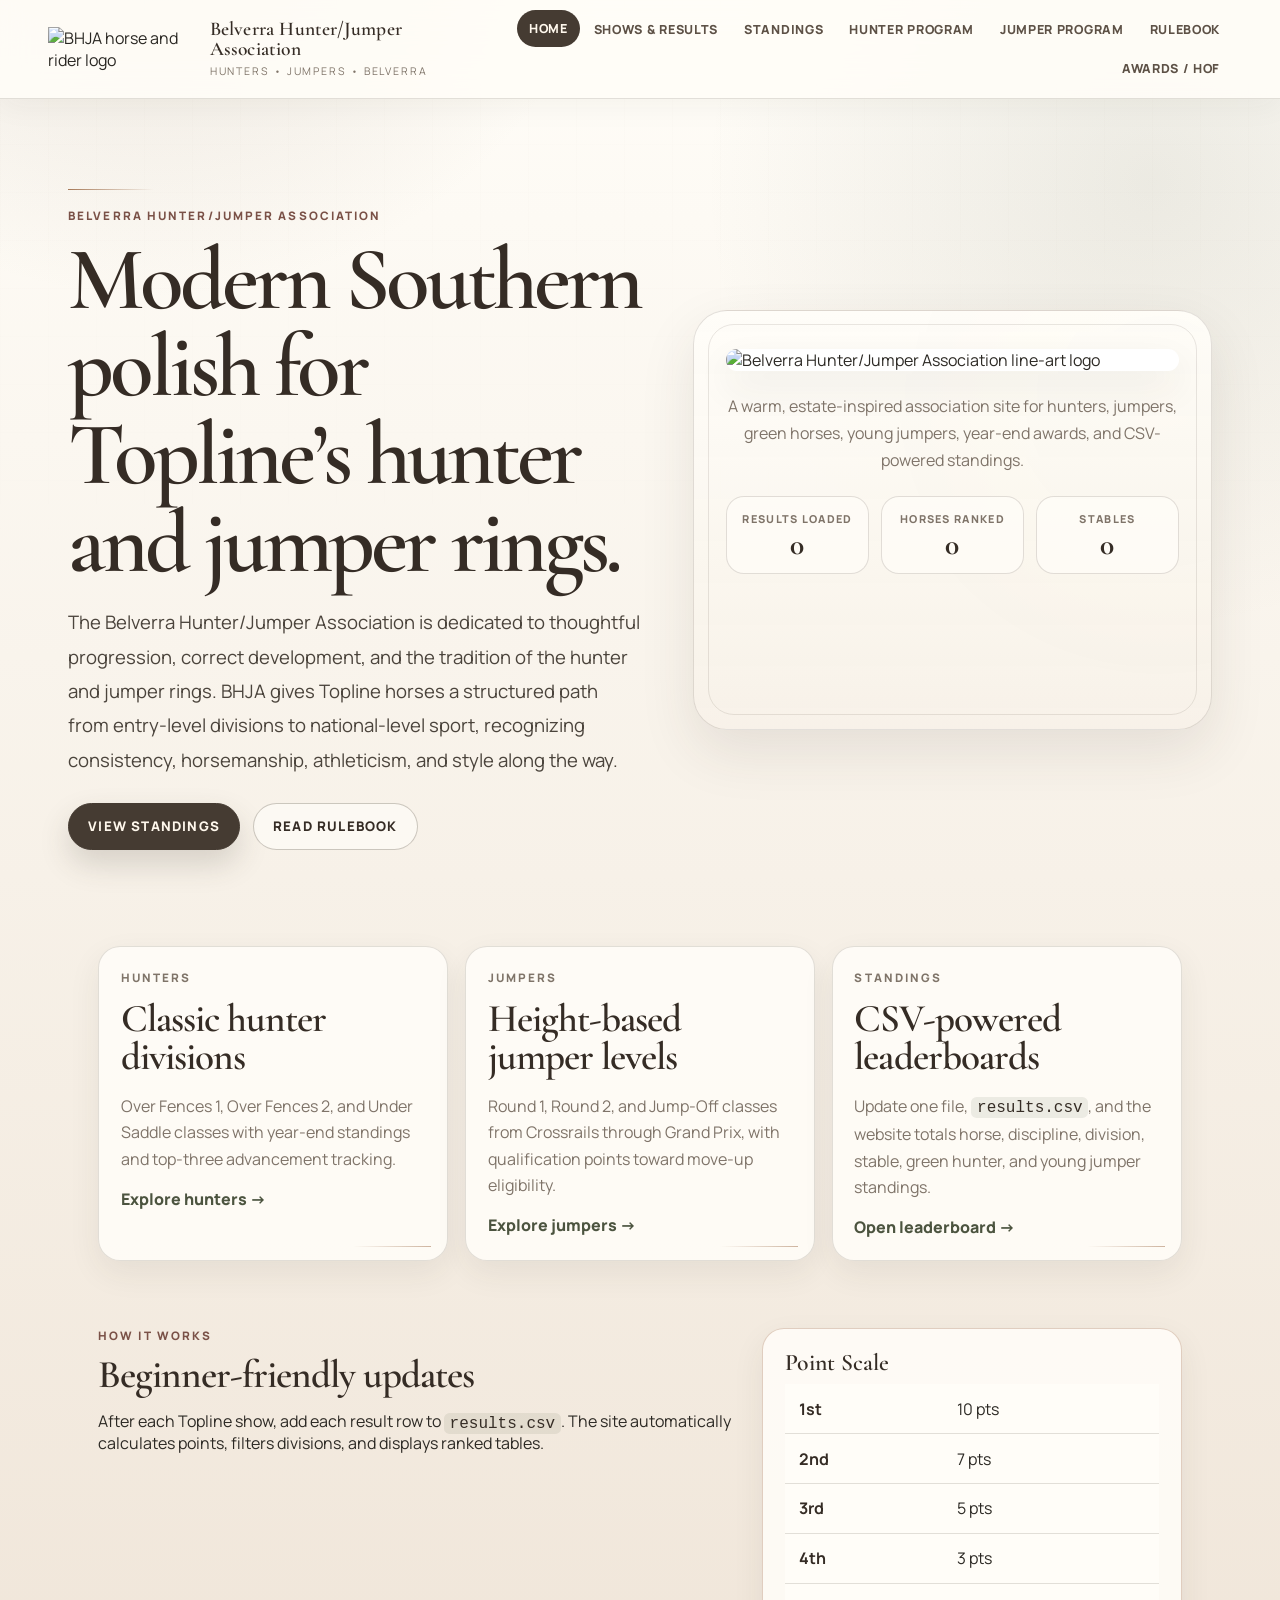
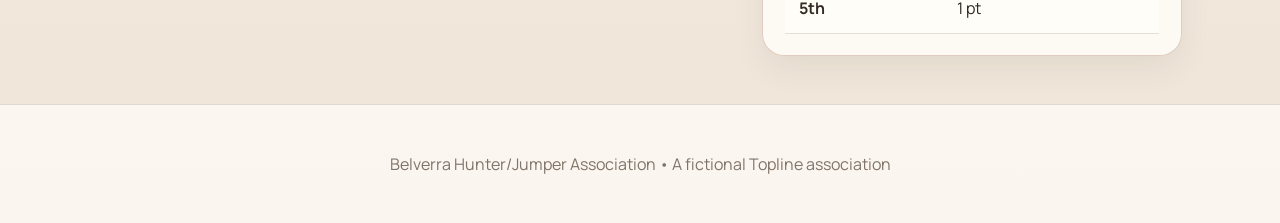
==== index.html @ 945f9cd8 "Add files via upload" ====
<!doctype html>
<html lang="en">
<head>
  <meta charset="utf-8" />
  <meta name="viewport" content="width=device-width, initial-scale=1" />
  <title>Belverra Hunter/Jumper Association</title>
  <meta name="description" content="The Belverra Hunter/Jumper Association is a Topline association dedicated to thoughtful progression, correct development, and the tradition of the hunter and jumper rings." />
  <link rel="stylesheet" href="style.css" />
</head>
<body>
  <header class="site-header">
    <a class="brand" href="index.html" aria-label="Belverra Hunter/Jumper Association home">
      <img class="brand-logo" src="assets/bhja-logo-transparent.png" alt="BHJA horse and rider logo" />
      <span class="brand-text">
        <strong>Belverra Hunter/Jumper Association</strong>
        <em>Hunters • Jumpers • Belverra</em>
      </span>
    </a>
    <button class="menu-toggle" data-menu-toggle aria-label="Open navigation">☰</button>
    <nav class="site-nav" data-nav>
      <a href="index.html" class="active">Home</a>
      <a href="shows.html">Shows & Results</a>
      <a href="standings.html">Standings</a>
      <a href="hunters.html">Hunter Program</a>
      <a href="jumpers.html">Jumper Program</a>
      <a href="rulebook.html">Rulebook</a>
      <a href="awards.html">Awards / HOF</a>
    </nav>
  </header>

  <main>
    <section class="hero">
      <div class="hero-copy">
        <p class="eyebrow">Belverra Hunter/Jumper Association</p>
        <h1>Modern Southern polish for Topline’s hunter and jumper rings.</h1>
        <p class="hero-text">The Belverra Hunter/Jumper Association is dedicated to thoughtful progression, correct development, and the tradition of the hunter and jumper rings. BHJA gives Topline horses a structured path from entry-level divisions to national-level sport, recognizing consistency, horsemanship, athleticism, and style along the way.</p>
        <div class="hero-actions">
          <a class="button primary" href="standings.html">View Standings</a>
          <a class="button secondary" href="rulebook.html">Read Rulebook</a>
        </div>
      </div>
      <aside class="hero-card logo-card" aria-label="BHJA season summary">
        <img class="hero-logo" src="assets/bhja-logo-web.png" alt="Belverra Hunter/Jumper Association line-art logo" />
        <p class="logo-card-copy">A warm, estate-inspired association site for hunters, jumpers, green horses, young jumpers, year-end awards, and CSV-powered standings.</p>
        <dl class="season-stats" data-home-stats>
          <div><dt>Results Loaded</dt><dd>—</dd></div>
          <div><dt>Horses Ranked</dt><dd>—</dd></div>
          <div><dt>Stables</dt><dd>—</dd></div>
        </dl>
      </aside>
    </section>

    <section class="section-wrap grid three">
      <article class="card">
        <p class="card-kicker">Hunters</p>
        <h2>Classic hunter divisions</h2>
        <p>Over Fences 1, Over Fences 2, and Under Saddle classes with year-end standings and top-three advancement tracking.</p>
        <a href="hunters.html">Explore hunters →</a>
      </article>
      <article class="card">
        <p class="card-kicker">Jumpers</p>
        <h2>Height-based jumper levels</h2>
        <p>Round 1, Round 2, and Jump-Off classes from Crossrails through Grand Prix, with qualification points toward move-up eligibility.</p>
        <a href="jumpers.html">Explore jumpers →</a>
      </article>
      <article class="card">
        <p class="card-kicker">Standings</p>
        <h2>CSV-powered leaderboards</h2>
        <p>Update one file, <code>results.csv</code>, and the website totals horse, discipline, division, stable, green hunter, and young jumper standings.</p>
        <a href="standings.html">Open leaderboard →</a>
      </article>
    </section>

    <section class="section-wrap split">
      <div>
        <p class="eyebrow">How it works</p>
        <h2>Beginner-friendly updates</h2>
        <p>After each Topline show, add each result row to <code>results.csv</code>. The site automatically calculates points, filters divisions, and displays ranked tables.</p>
      </div>
      <div class="callout">
        <h3>Point Scale</h3>
        <table class="mini-table">
          <tbody>
            <tr><th>1st</th><td>10 pts</td></tr>
            <tr><th>2nd</th><td>7 pts</td></tr>
            <tr><th>3rd</th><td>5 pts</td></tr>
            <tr><th>4th</th><td>3 pts</td></tr>
            <tr><th>5th</th><td>1 pt</td></tr>
          </tbody>
        </table>
      </div>
    </section>
  </main>

  <footer class="site-footer">
    <p>Belverra Hunter/Jumper Association • A fictional Topline association</p>
  </footer>
  <script src="script.js"></script>
</body>
</html>
---- style.css ----
@import url('https://fonts.googleapis.com/css2?family=Cormorant+Garamond:wght@400;500;600;700&family=Manrope:wght@400;500;600;700;800&display=swap');

:root {
  --ink: #2c2924;
  --ink-soft: #4b443c;
  --muted: #7f7469;
  --paper: #fffdf8;
  --ivory: #f7f1e8;
  --linen: #efe4d7;
  --sand: #dfcfbf;
  --taupe: #8e7f70;
  --mushroom: #b7a899;
  --brown: #5d5146;
  --espresso: #352c25;
  --olive: #6e745e;
  --olive-dark: #4c543f;
  --clay: #a67958;
  --rosewood: #7a5147;
  --line: rgba(83, 72, 61, 0.17);
  --line-strong: rgba(83, 72, 61, 0.29);
  --shadow-soft: 0 22px 55px rgba(55, 47, 39, 0.10);
  --shadow-card: 0 12px 32px rgba(55, 47, 39, 0.075);
  --radius: 22px;
  --radius-sm: 14px;
  --serif: "Cormorant Garamond", Georgia, "Times New Roman", serif;
  --sans: "Manrope", ui-sans-serif, system-ui, -apple-system, BlinkMacSystemFont, "Segoe UI", sans-serif;
}

* { box-sizing: border-box; }
html { scroll-behavior: smooth; }
body {
  margin: 0;
  font-family: var(--sans);
  color: var(--ink);
  background:
    radial-gradient(circle at 12% -10%, rgba(183, 168, 153, .34), transparent 30rem),
    radial-gradient(circle at 90% 10%, rgba(110, 116, 94, .12), transparent 28rem),
    linear-gradient(180deg, #fffdf8 0%, #f7f1e8 48%, #efe4d7 100%);
  min-height: 100vh;
}

body::before {
  content: "";
  position: fixed;
  inset: 0;
  pointer-events: none;
  background-image:
    linear-gradient(rgba(83, 72, 61, .025) 1px, transparent 1px),
    linear-gradient(90deg, rgba(83, 72, 61, .018) 1px, transparent 1px);
  background-size: 48px 48px;
  mask-image: linear-gradient(180deg, rgba(0,0,0,.5), transparent 70%);
}

a { color: inherit; }
code, pre { font-family: "SFMono-Regular", Consolas, "Liberation Mono", monospace; }
code {
  background: rgba(110, 116, 94, 0.12);
  color: var(--espresso);
  padding: 0.1rem 0.35rem;
  border-radius: 0.35rem;
}
pre {
  overflow: auto;
  background: #3a332c;
  color: #fff8ed;
  padding: 1rem;
  border-radius: 16px;
  border: 1px solid rgba(255,255,255,.1);
}

.site-header {
  position: sticky;
  top: 0;
  z-index: 50;
  display: flex;
  align-items: center;
  justify-content: space-between;
  gap: 1rem;
  padding: .7rem clamp(1rem, 4vw, 3rem);
  background: rgba(255, 253, 248, 0.88);
  backdrop-filter: blur(18px);
  border-bottom: 1px solid var(--line);
  box-shadow: 0 8px 28px rgba(55,47,39,.045);
}

.brand {
  display: flex;
  align-items: center;
  gap: .85rem;
  min-width: 275px;
  text-decoration: none;
}
.brand-logo {
  width: clamp(112px, 13vw, 178px);
  height: auto;
  display: block;
  filter: saturate(.9) contrast(1.03);
}
.brand strong {
  display: block;
  font-family: var(--serif);
  color: var(--espresso);
  line-height: 1.02;
  font-size: clamp(1.05rem, 2vw, 1.22rem);
  font-weight: 600;
  letter-spacing: .01em;
}
.brand em {
  display: block;
  margin-top: .23rem;
  font-style: normal;
  color: var(--muted);
  font-size: .66rem;
  letter-spacing: .18em;
  text-transform: uppercase;
}
.site-nav {
  display: flex;
  align-items: center;
  gap: .15rem;
  flex-wrap: wrap;
  justify-content: flex-end;
}
.site-nav a {
  text-decoration: none;
  color: var(--brown);
  font-weight: 800;
  font-size: .78rem;
  letter-spacing: .055em;
  text-transform: uppercase;
  padding: .62rem .74rem;
  border-radius: 999px;
  transition: background .2s ease, color .2s ease, transform .2s ease;
}
.site-nav a:hover,
.site-nav a.active {
  background: #453b32;
  color: #fff8ed;
  transform: translateY(-1px);
}
.menu-toggle {
  display: none;
  border: 1px solid var(--line-strong);
  border-radius: 999px;
  padding: .55rem .82rem;
  background: var(--paper);
  color: var(--espresso);
  font-size: 1.05rem;
  cursor: pointer;
}

.hero {
  max-width: 1240px;
  margin: 0 auto;
  min-height: 70vh;
  display: grid;
  grid-template-columns: minmax(0, 1.05fr) minmax(330px, .95fr);
  gap: clamp(1.6rem, 4vw, 4.8rem);
  align-items: center;
  padding: clamp(3.4rem, 7vw, 7.4rem) clamp(1rem, 4vw, 3rem) clamp(2.5rem, 6vw, 5rem);
}
.hero-copy { position: relative; }
.hero-copy::before {
  content: "";
  display: block;
  width: 86px;
  height: 1px;
  margin-bottom: 1.1rem;
  background: linear-gradient(90deg, var(--clay), transparent);
}
.eyebrow, .card-kicker {
  margin: 0 0 .75rem;
  color: var(--rosewood);
  text-transform: uppercase;
  font-weight: 900;
  letter-spacing: .18em;
  font-size: .73rem;
}
h1, h2, h3 {
  font-family: var(--serif);
  color: var(--espresso);
  line-height: .98;
  font-weight: 600;
}
h1 {
  font-size: clamp(3rem, 7vw, 6.1rem);
  margin: 0 0 1.15rem;
  letter-spacing: -.045em;
}
h2 {
  font-size: clamp(1.65rem, 3.2vw, 2.45rem);
  margin: 0 0 .72rem;
  letter-spacing: -.025em;
}
h3 { font-size: 1.48rem; margin: 0 0 .65rem; }
.hero-text {
  max-width: 730px;
  color: var(--ink-soft);
  font-size: clamp(1rem, 2vw, 1.16rem);
  line-height: 1.85;
}
.hero-actions { display: flex; gap: .8rem; flex-wrap: wrap; margin-top: 1.6rem; }
.button {
  display: inline-flex;
  align-items: center;
  justify-content: center;
  border-radius: 999px;
  padding: .86rem 1.2rem;
  font-weight: 900;
  font-size: .83rem;
  letter-spacing: .09em;
  text-transform: uppercase;
  text-decoration: none;
  cursor: pointer;
  transition: transform .18s ease, box-shadow .18s ease, background .18s ease;
}
.button.primary {
  background: #453b32;
  color: #fff8ed;
  border: 1px solid #453b32;
  box-shadow: 0 14px 30px rgba(69,59,50,.18);
}
.button.secondary {
  background: rgba(255,253,248,.62);
  color: var(--espresso);
  border: 1px solid var(--line-strong);
}
.button:hover { transform: translateY(-2px); box-shadow: 0 14px 32px rgba(55,47,39,.14); }

.hero-card {
  position: relative;
  overflow: hidden;
  padding: clamp(1.2rem, 3vw, 2rem);
  border-radius: 34px;
  background:
    linear-gradient(180deg, rgba(255,253,248,.96), rgba(247,241,232,.92)),
    radial-gradient(circle at 90% 20%, rgba(166, 121, 88, .2), transparent 20rem);
  color: var(--ink);
  min-height: 420px;
  box-shadow: var(--shadow-soft);
  border: 1px solid rgba(83, 72, 61, .16);
}
.hero-card::before {
  content: "";
  position: absolute;
  inset: .85rem;
  border: 1px solid rgba(83, 72, 61, .13);
  border-radius: 26px;
  pointer-events: none;
}
.hero-logo {
  position: relative;
  z-index: 2;
  width: 100%;
  max-width: 620px;
  display: block;
  margin: .4rem auto 1.35rem;
  border-radius: 24px;
  background: #fff;
  box-shadow: 0 16px 36px rgba(55,47,39,.08);
}
.logo-card-copy {
  position: relative;
  z-index: 2;
  max-width: 560px;
  margin: 0 auto;
  text-align: center;
  color: var(--muted);
  line-height: 1.7;
}
.season-stats {
  position: relative;
  z-index: 2;
  display: grid;
  grid-template-columns: repeat(3, 1fr);
  gap: .75rem;
  margin: 1.4rem auto 0;
  max-width: 560px;
}
.season-stats div {
  padding: .85rem .7rem;
  border: 1px solid var(--line);
  border-radius: 18px;
  background: rgba(255,253,248,.78);
  text-align: center;
}
.season-stats dt {
  color: var(--muted);
  font-size: .68rem;
  text-transform: uppercase;
  letter-spacing: .12em;
  font-weight: 900;
}
.season-stats dd {
  margin: .25rem 0 0;
  color: var(--espresso);
  font-family: var(--serif);
  font-size: 1.85rem;
  line-height: 1;
  font-weight: 700;
}

.page-main {
  max-width: 1180px;
  margin: 0 auto;
  padding: 3rem clamp(1rem, 4vw, 3rem) 5rem;
}
.page-title {
  max-width: 880px;
  margin-bottom: 1.8rem;
  padding-bottom: 1.2rem;
  border-bottom: 1px solid var(--line);
}
.page-title h1 { font-size: clamp(2.8rem, 5.5vw, 5rem); }
.page-title p:not(.eyebrow) { color: var(--muted); line-height: 1.78; font-size: 1.05rem; }
.section-wrap { max-width: 1180px; margin: 0 auto; padding: 1.2rem clamp(1rem, 4vw, 3rem) 3rem; }
.page-main .section-wrap { padding-left: 0; padding-right: 0; }
.grid { display: grid; gap: 1.05rem; }
.grid.three { grid-template-columns: repeat(3, minmax(0, 1fr)); }
.grid.two { grid-template-columns: repeat(2, minmax(0, 1fr)); }
.split { display: grid; grid-template-columns: minmax(0, 1fr) minmax(280px, 420px); gap: 1.25rem; align-items: start; }
.card, .table-card, .prose-card, .callout, .stat-card, .toolbar {
  background: rgba(255, 253, 248, 0.86);
  border: 1px solid var(--line);
  border-radius: var(--radius);
  box-shadow: var(--shadow-card);
}
.card {
  position: relative;
  overflow: hidden;
  padding: 1.35rem;
}
.card::after {
  content: "";
  position: absolute;
  right: 1rem;
  bottom: .8rem;
  width: 78px;
  height: 1px;
  background: linear-gradient(90deg, transparent, rgba(166,121,88,.55));
}
.card p { color: var(--muted); line-height: 1.65; }
.card a { color: var(--olive-dark); font-weight: 900; text-decoration: none; }
.card a:hover { text-decoration: underline; }
.callout { padding: 1.35rem; border-color: rgba(166, 121, 88, 0.34); }
.soft { background: rgba(255, 253, 248, 0.65); }
.rule-grid { display: grid; grid-template-columns: repeat(3, minmax(0, 1fr)); gap: 1rem; }
.prose-card { padding: 1.45rem; }
.prose-card p, .prose-card li { color: var(--muted); line-height: 1.75; }
.styled-list { margin: .5rem 0 0; padding-left: 1.1rem; color: var(--muted); line-height: 1.8; }

.toolbar {
  display: flex;
  align-items: end;
  gap: .85rem;
  flex-wrap: wrap;
  padding: 1rem;
  margin-bottom: 1.2rem;
}
label { display: grid; gap: .35rem; color: var(--espresso); font-weight: 900; font-size: .84rem; }
select {
  appearance: none;
  border: 1px solid var(--line-strong);
  border-radius: 14px;
  background: var(--paper);
  color: var(--ink);
  padding: .78rem 2.2rem .78rem .85rem;
  min-width: 180px;
  font: inherit;
}
.inline-filter { display: flex; align-items: center; gap: .65rem; }

.summary-grid {
  display: grid;
  grid-template-columns: repeat(4, minmax(0, 1fr));
  gap: 1rem;
  margin: 1.4rem 0;
}
.stat-card { padding: 1.12rem; }
.stat-card span { display: block; color: var(--muted); font-weight: 900; font-size: .78rem; text-transform: uppercase; letter-spacing: .12em; }
.stat-card strong { display: block; margin-top: .35rem; font-family: var(--serif); font-size: 2.35rem; color: var(--espresso); }

.standings-shell { display: grid; gap: 1rem; }
.tabs { display: flex; gap: .5rem; flex-wrap: wrap; }
.tab {
  border: 1px solid var(--line-strong);
  border-radius: 999px;
  background: rgba(255,253,248,.76);
  color: var(--brown);
  padding: .74rem .98rem;
  font-weight: 900;
  font-size: .8rem;
  letter-spacing: .05em;
  text-transform: uppercase;
  cursor: pointer;
}
.tab.active, .tab:hover { background: var(--olive-dark); color: #fff8ed; }
.panel { display: none; }
.panel.active { display: block; }

.table-card { overflow: hidden; }
.table-card-header {
  display: flex;
  justify-content: space-between;
  gap: 1rem;
  align-items: start;
  padding: 1.15rem 1.2rem;
  background: linear-gradient(90deg, rgba(255,253,248,.9), rgba(239,228,215,.72));
  border-bottom: 1px solid var(--line);
}
.table-card-header h2 { margin-bottom: .22rem; }
.table-card-header p { margin: 0; color: var(--muted); line-height: 1.48; }
.table-scroll { overflow: auto; max-width: 100%; }
.data-table, .mini-table {
  width: 100%;
  border-collapse: collapse;
  background: var(--paper);
}
.data-table th, .data-table td, .mini-table th, .mini-table td {
  border-bottom: 1px solid var(--line);
  padding: .84rem .92rem;
  text-align: left;
  vertical-align: top;
}
.data-table th {
  background: #4b443c;
  color: #fff8ed;
  font-size: .72rem;
  text-transform: uppercase;
  letter-spacing: .08em;
  white-space: nowrap;
}
.data-table td { color: var(--ink); }
.data-table tbody tr:hover { background: rgba(166, 121, 88, 0.08); }
.data-table .rank { font-weight: 950; color: var(--clay); }
.data-table .muted { color: var(--muted); font-size: .9rem; }
.data-table .badge {
  display: inline-flex;
  align-items: center;
  border-radius: 999px;
  padding: .25rem .58rem;
  background: rgba(110, 116, 94, 0.13);
  color: var(--olive-dark);
  font-size: .76rem;
  font-weight: 900;
}
.mini-table th { color: var(--espresso); width: 42%; }
.program-table th:nth-child(1), .program-table td:nth-child(1) { min-width: 230px; }
.program-table th:nth-child(5), .program-table td:nth-child(5) { min-width: 230px; }

.site-footer {
  padding: 2rem clamp(1rem, 4vw, 3rem);
  border-top: 1px solid var(--line);
  text-align: center;
  color: var(--muted);
  background: rgba(255, 253, 248, 0.72);
}
.empty-state { padding: 1.25rem; color: var(--muted); }

@media (max-width: 1060px) {
  .brand { min-width: 215px; }
  .brand-logo { width: 120px; }
  .brand em { display: none; }
  .site-nav a { font-size: .72rem; padding: .58rem .62rem; }
}

@media (max-width: 920px) {
  .menu-toggle { display: inline-flex; }
  .site-header { align-items: center; }
  .site-nav {
    display: none;
    width: 100%;
    flex-direction: column;
    align-items: stretch;
    position: absolute;
    top: 100%;
    left: 0;
    right: 0;
    padding: .75rem 1rem 1rem;
    background: rgba(255, 253, 248, 0.98);
    border-bottom: 1px solid var(--line);
    box-shadow: 0 18px 35px rgba(55,47,39,.08);
  }
  .site-nav.open { display: flex; }
  .site-nav a { border-radius: 14px; }
  .hero, .split { grid-template-columns: 1fr; }
  .hero { min-height: unset; }
  .grid.three, .grid.two, .rule-grid, .summary-grid { grid-template-columns: 1fr; }
  .table-card-header, .responsive-header { flex-direction: column; }
}

@media (max-width: 620px) {
  .site-header { padding: .68rem .85rem; }
  .brand { min-width: 0; gap: .5rem; }
  .brand-logo { width: 96px; }
  .brand strong { font-size: .95rem; }
  .hero { padding-top: 2.5rem; }
  .hero-card { min-height: unset; border-radius: 24px; }
  .season-stats { grid-template-columns: 1fr; }
  .toolbar label, select { width: 100%; min-width: 0; }
  .button { width: 100%; }
  .tabs { overflow-x: auto; flex-wrap: nowrap; padding-bottom: .25rem; }
  .tab { white-space: nowrap; }
}
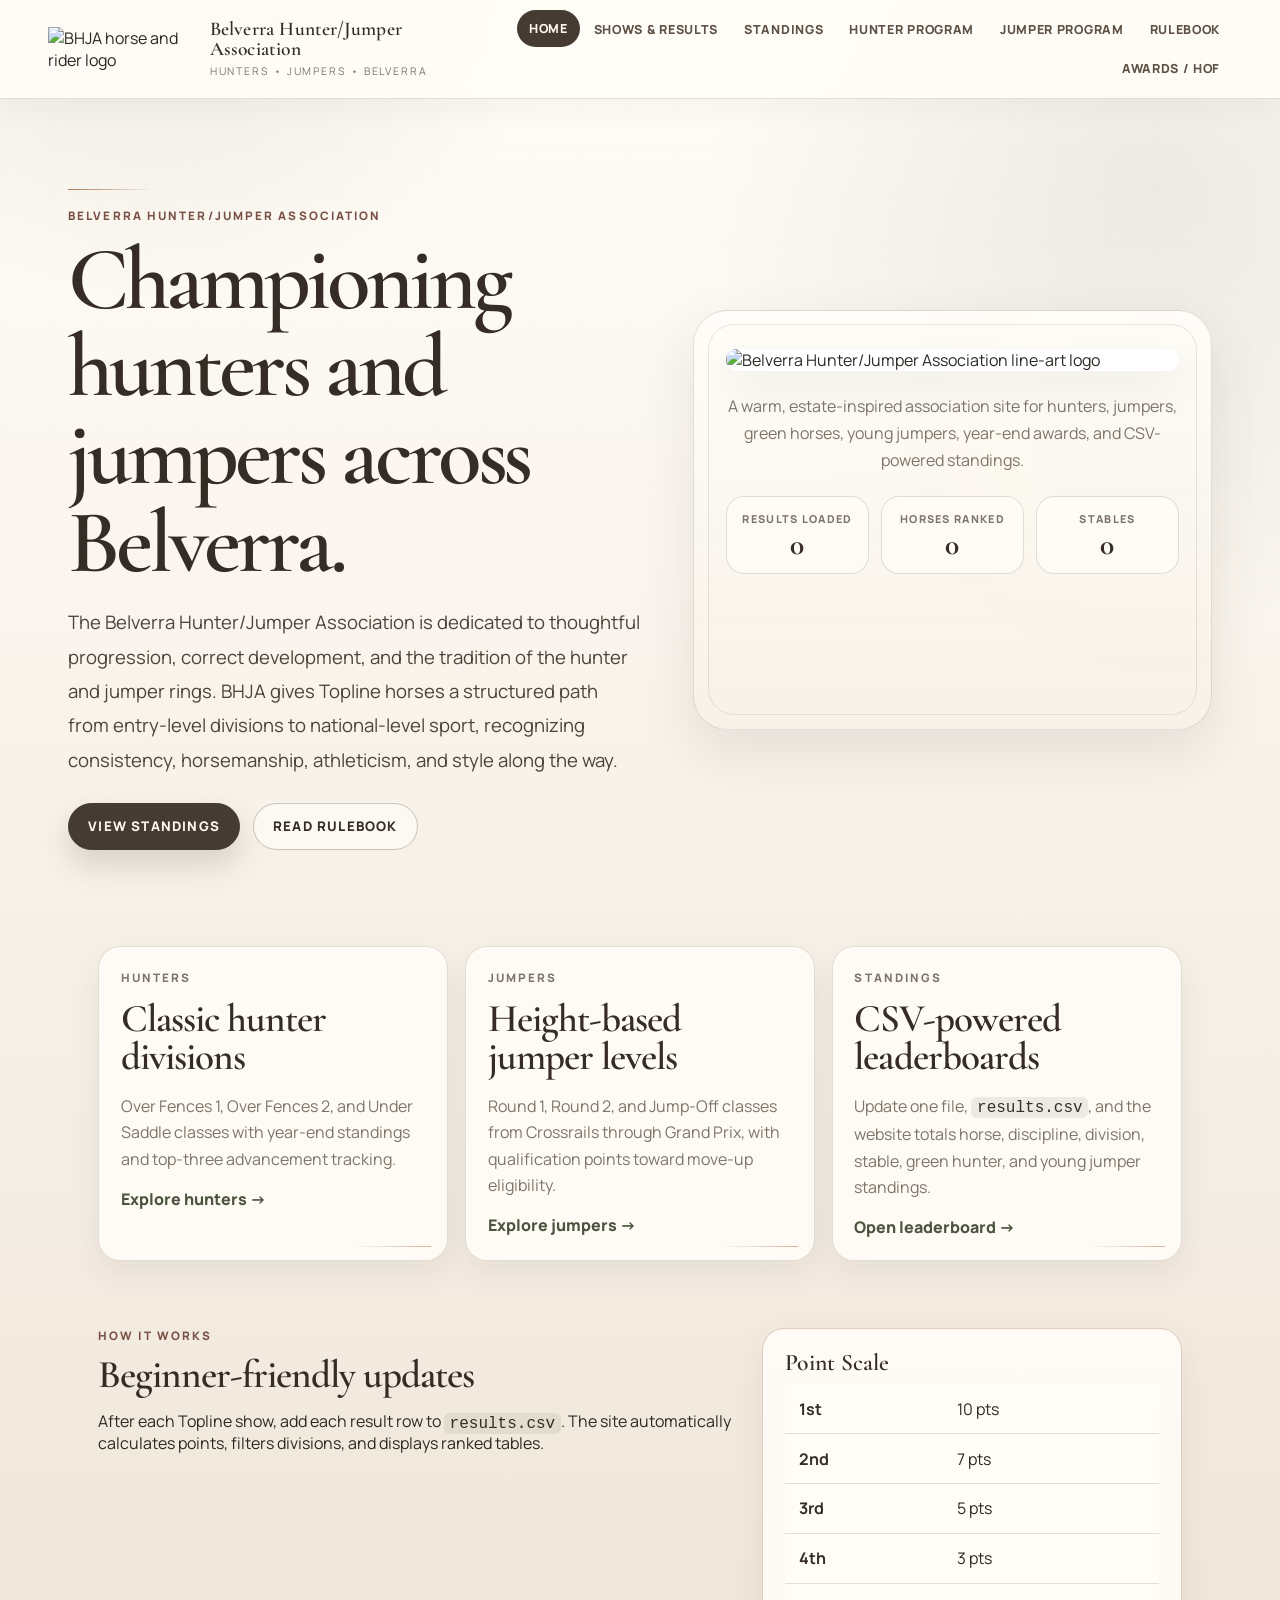
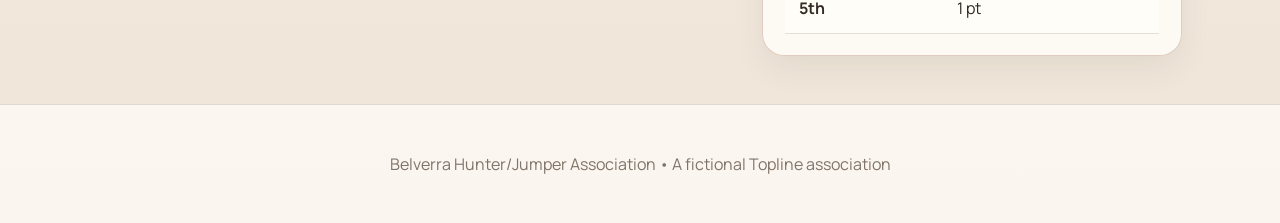
==== commit fb0c37bd: "Update hero section heading for clarity" ====
--- a/index.html
+++ b/index.html
@@ -32,7 +32,7 @@
     <section class="hero">
       <div class="hero-copy">
         <p class="eyebrow">Belverra Hunter/Jumper Association</p>
-        <h1>Modern Southern polish for Topline’s hunter and jumper rings.</h1>
+        <h1>Championing hunters and jumpers across Belverra.</h1>
         <p class="hero-text">The Belverra Hunter/Jumper Association is dedicated to thoughtful progression, correct development, and the tradition of the hunter and jumper rings. BHJA gives Topline horses a structured path from entry-level divisions to national-level sport, recognizing consistency, horsemanship, athleticism, and style along the way.</p>
         <div class="hero-actions">
           <a class="button primary" href="standings.html">View Standings</a>
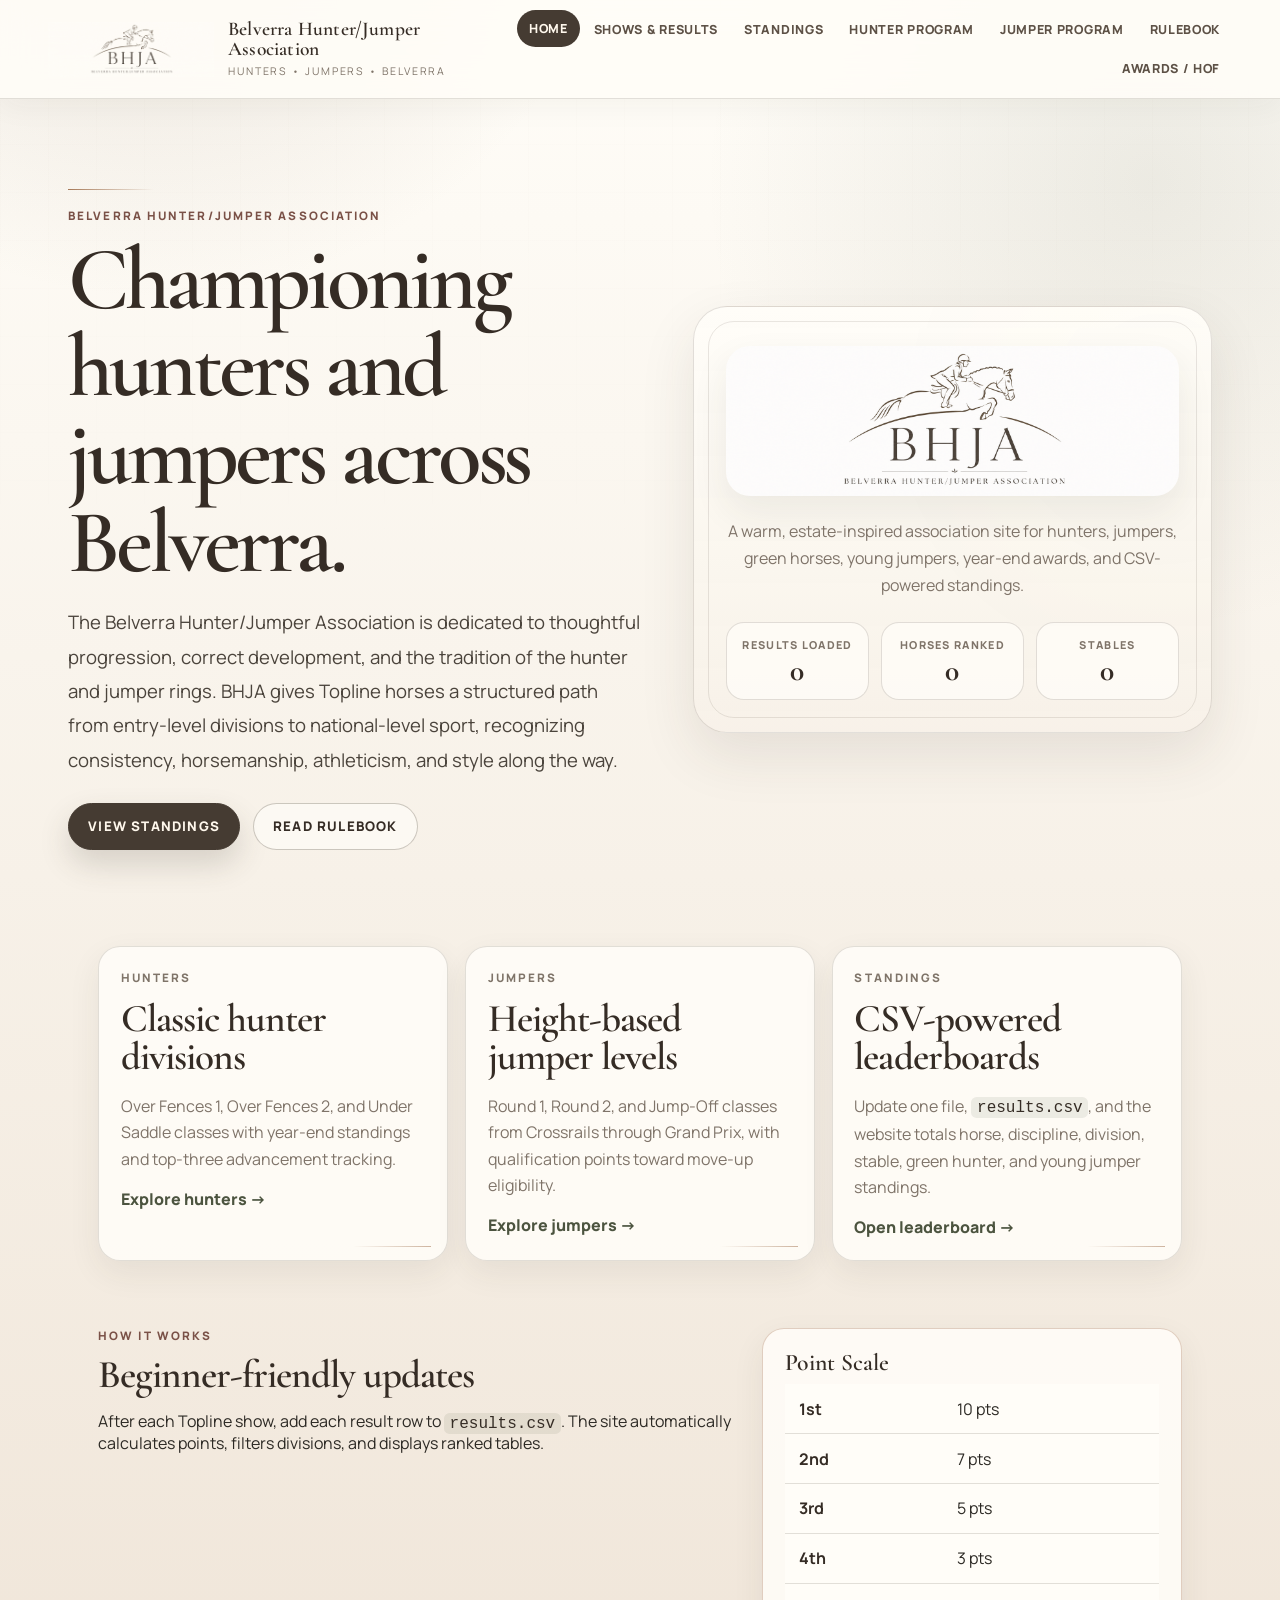
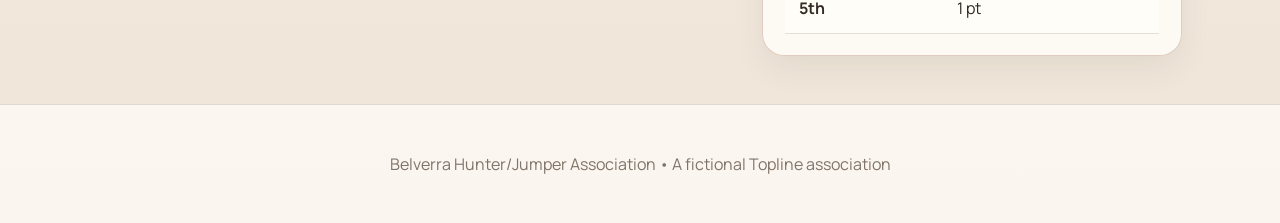
==== commit e3c2dabb: "Update index.html" ====
--- a/index.html
+++ b/index.html
@@ -10,7 +10,7 @@
 <body>
   <header class="site-header">
     <a class="brand" href="index.html" aria-label="Belverra Hunter/Jumper Association home">
-      <img class="brand-logo" src="assets/bhja-logo-transparent.png" alt="BHJA horse and rider logo" />
+      <img class="brand-logo" src="bhja-logo-transparent.png" alt="BHJA horse and rider logo" />
       <span class="brand-text">
         <strong>Belverra Hunter/Jumper Association</strong>
         <em>Hunters • Jumpers • Belverra</em>
@@ -40,7 +40,7 @@
         </div>
       </div>
       <aside class="hero-card logo-card" aria-label="BHJA season summary">
-        <img class="hero-logo" src="assets/bhja-logo-web.png" alt="Belverra Hunter/Jumper Association line-art logo" />
+        <img class="hero-logo" src="bhja-logo-web.png" alt="Belverra Hunter/Jumper Association line-art logo" />
         <p class="logo-card-copy">A warm, estate-inspired association site for hunters, jumpers, green horses, young jumpers, year-end awards, and CSV-powered standings.</p>
         <dl class="season-stats" data-home-stats>
           <div><dt>Results Loaded</dt><dd>—</dd></div>
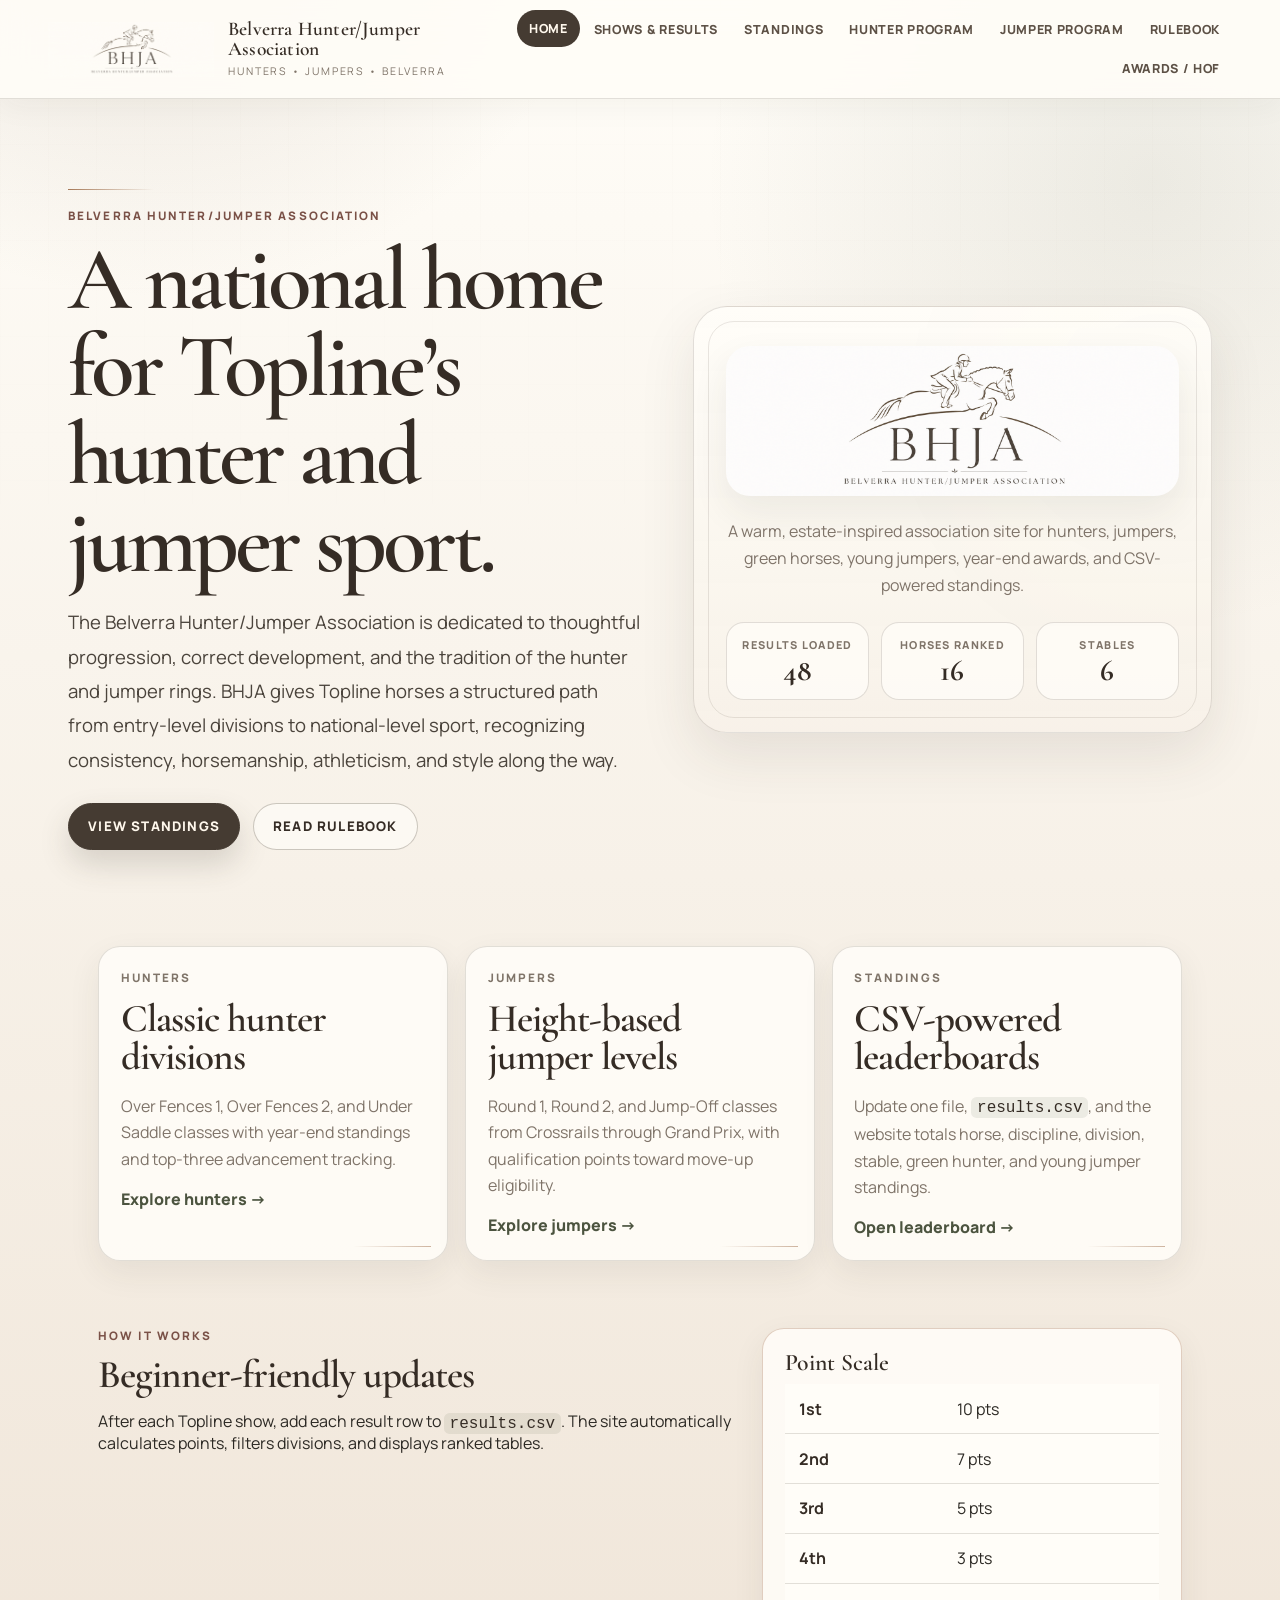
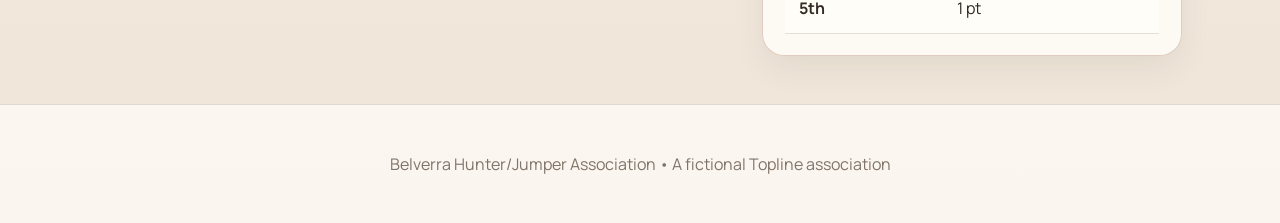
==== commit ac226980: "Add files via upload" ====
--- a/index.html
+++ b/index.html
@@ -10,7 +10,7 @@
 <body>
   <header class="site-header">
     <a class="brand" href="index.html" aria-label="Belverra Hunter/Jumper Association home">
-      <img class="brand-logo" src="bhja-logo-transparent.png" alt="BHJA horse and rider logo" />
+      <img class="brand-logo" src="assets/bhja-logo-transparent.png" alt="BHJA horse and rider logo" />
       <span class="brand-text">
         <strong>Belverra Hunter/Jumper Association</strong>
         <em>Hunters • Jumpers • Belverra</em>
@@ -32,7 +32,7 @@
     <section class="hero">
       <div class="hero-copy">
         <p class="eyebrow">Belverra Hunter/Jumper Association</p>
-        <h1>Championing hunters and jumpers across Belverra.</h1>
+        <h1>A national home for Topline’s hunter and jumper sport.</h1>
         <p class="hero-text">The Belverra Hunter/Jumper Association is dedicated to thoughtful progression, correct development, and the tradition of the hunter and jumper rings. BHJA gives Topline horses a structured path from entry-level divisions to national-level sport, recognizing consistency, horsemanship, athleticism, and style along the way.</p>
         <div class="hero-actions">
           <a class="button primary" href="standings.html">View Standings</a>
@@ -40,7 +40,7 @@
         </div>
       </div>
       <aside class="hero-card logo-card" aria-label="BHJA season summary">
-        <img class="hero-logo" src="bhja-logo-web.png" alt="Belverra Hunter/Jumper Association line-art logo" />
+        <img class="hero-logo" src="assets/bhja-logo-web.png" alt="Belverra Hunter/Jumper Association line-art logo" />
         <p class="logo-card-copy">A warm, estate-inspired association site for hunters, jumpers, green horses, young jumpers, year-end awards, and CSV-powered standings.</p>
         <dl class="season-stats" data-home-stats>
           <div><dt>Results Loaded</dt><dd>—</dd></div>
